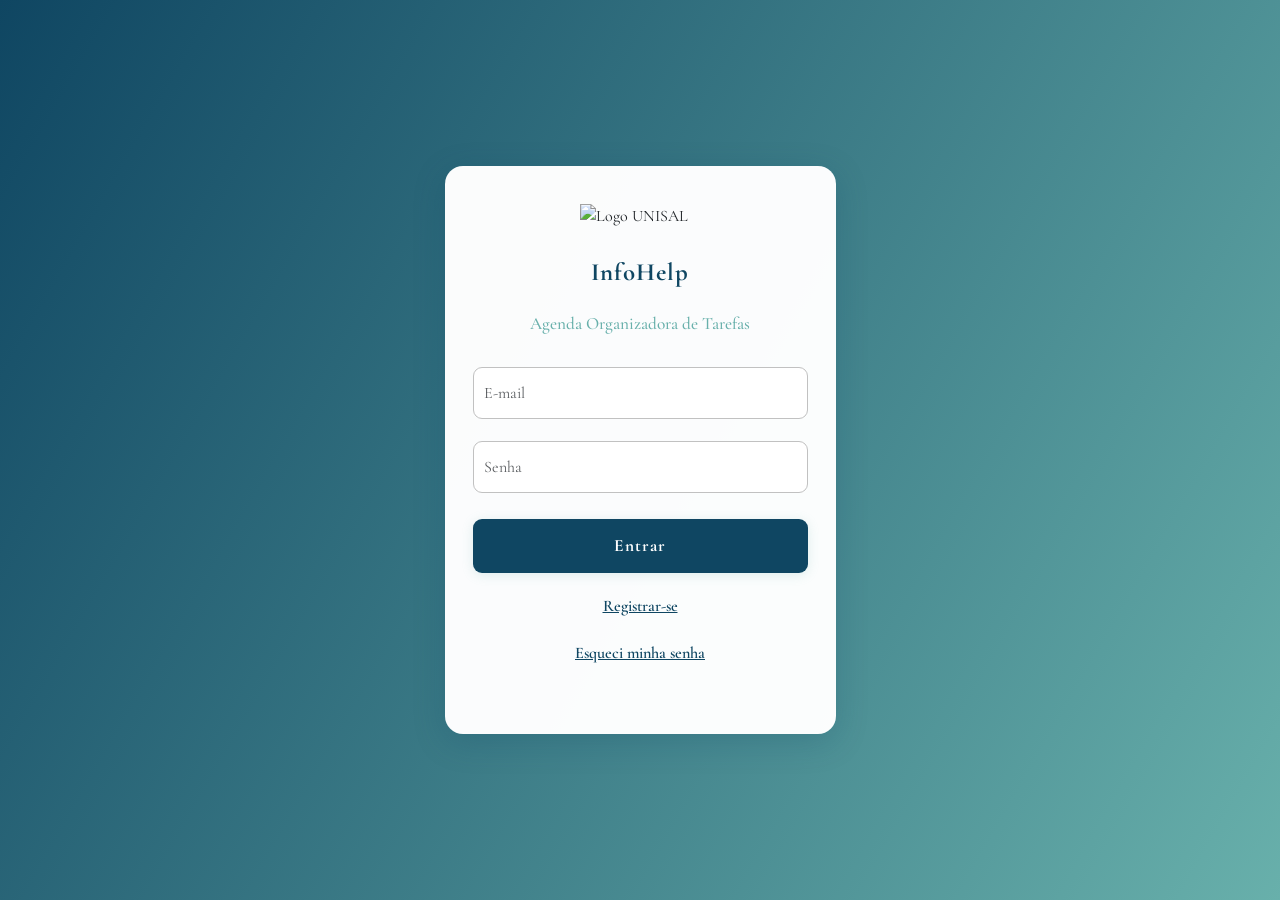
==== Programacao_front-end/admin.html @ 49fdd51d "feat: adiciona administração e área profissional com autenticação por role" ====
<!DOCTYPE html>
<html lang="pt-BR">
<head>
    <meta charset="UTF-8">
    <meta name="viewport" content="width=device-width, initial-scale=1.0">
    <meta name="referrer" content="no-referrer">
    <title>Área Administrativa — InfoHelp</title>
    <link href="https://fonts.googleapis.com/css2?family=Inter:wght@400;500;600;700;800&display=swap" rel="stylesheet">
    <link rel="stylesheet" href="https://cdnjs.cloudflare.com/ajax/libs/font-awesome/6.5.0/css/all.min.css">
    <link href="https://cdn.jsdelivr.net/npm/bootstrap@5.3.8/dist/css/bootstrap.min.css" rel="stylesheet" integrity="sha384-sRIl4kxILFvY47J16cr9ZwB07vP4J8+LH7qKQnuqkuIAvNWLzeN8tE5YBujZqJLB" crossorigin="anonymous">
    <link rel="stylesheet" href="./static/css/style.css">
    <link rel="stylesheet" href="./static/css/profissional.css">
    <link rel="stylesheet" href="./static/css/admin.css">
    <script src="./static/js/admin.js" defer></script>
</head>
<body>
    <a class="skip-link" href="#adminContent">Pular para o conteúdo</a>
    <div id="adminAccess" class="access-state card p-4" role="status">
        <h1 class="section-title">Área Administrativa</h1>
        <p id="adminAccessMessage">Verificando seu acesso…</p>
        <div class="d-flex gap-2 flex-wrap">
            <button id="retryAdmin" class="btn primary-btn" hidden>Tentar novamente</button>
            <a class="btn ghost-btn" href="index.html">Voltar à agenda</a>
        </div>
    </div>
    <div id="adminApp" class="professional-app admin-app" hidden>
        <aside class="professional-sidebar">
            <a class="brand" href="index.html"><i class="fa-solid fa-leaf" aria-hidden="true"></i> InfoHelp</a>
            <div class="sidebar-heading">ADMINISTRAÇÃO</div>
            <button id="adminMenuToggle" class="btn ghost-btn mobile-menu" aria-expanded="false" aria-controls="adminNav"><i class="fa-solid fa-bars" aria-hidden="true"></i> Menu</button>
            <nav id="adminNav" aria-label="Navegação administrativa">
                <a href="#dashboard" data-admin-page="dashboard"><i class="fa-solid fa-chart-line" aria-hidden="true"></i> Dashboard</a>
                <a href="#usuarios" data-admin-page="usuarios"><i class="fa-solid fa-users" aria-hidden="true"></i> Usuários</a>
                <a href="#psicologos" data-admin-page="psicologos"><i class="fa-solid fa-user-doctor" aria-hidden="true"></i> Psicólogos</a>
                <a href="#vinculos" data-admin-page="vinculos"><i class="fa-solid fa-link" aria-hidden="true"></i> Vínculos</a>
                <a href="#perfil" data-admin-page="perfil"><i class="fa-regular fa-user" aria-hidden="true"></i> Perfil</a>
            </nav>
            <div class="sidebar-footer">
                <p class="helper-text">Ações sensíveis são registradas na auditoria.</p>
                <button id="adminLogout" class="btn logout-btn w-100"><i class="fa-solid fa-arrow-right-from-bracket" aria-hidden="true"></i> Sair</button>
            </div>
        </aside>
        <main id="adminContent" class="professional-main" tabindex="-1">
            <header class="professional-header">
                <div><p class="eyebrow">GESTÃO DA PLATAFORMA</p><h1 id="adminTitle">Dashboard</h1><p id="adminDescription" class="subtitle"></p></div>
                <button id="refreshAdmin" class="btn ghost-btn"><i class="fa-solid fa-rotate-right" aria-hidden="true"></i> Atualizar</button>
            </header>
            <p id="adminFeedback" role="status" aria-live="polite"></p>
            <section id="adminPage" aria-busy="false"></section>
            <p class="privacy-note"><i class="fa-solid fa-shield-halved" aria-hidden="true"></i> Permissões e vínculos são validados pelo servidor em cada operação.</p>
        </main>
    </div>

    <dialog id="adminDetailDialog" aria-labelledby="adminDialogTitle">
        <div class="dialog-heading"><h2 id="adminDialogTitle" class="section-title">Detalhes</h2><button id="closeAdminDialog" class="btn ghost-btn">Fechar</button></div>
        <p id="adminDialogFeedback" role="status" aria-live="polite"></p>
        <div id="adminDialogBody"></div>
    </dialog>
    <dialog id="confirmDialog" aria-labelledby="confirmTitle">
        <h2 id="confirmTitle" class="section-title"></h2>
        <p id="confirmMessage"></p>
        <div class="d-flex justify-content-end gap-2"><button id="cancelConfirm" class="btn ghost-btn">Cancelar</button><button id="acceptConfirm" class="btn danger-action">Confirmar</button></div>
    </dialog>
</body>
</html>
---- Programacao_front-end/static/css/style.css ----
body {
    font-family: 'Inter', system-ui, -apple-system, sans-serif;
    background: linear-gradient(180deg, #f7f9fc 0%, #eef2f7 100%);
    color: #1f2d3d;
    transition: background 0.3s ease;
}

.top-actions,
.layout {
    width: min(1100px, 100%);
}

.btn {
    --bs-btn-hover-bg: var(--bs-btn-bg);
    --bs-btn-hover-color: var(--bs-btn-color);
    --bs-btn-hover-border-color: var(--bs-btn-border-color);
    --bs-btn-active-bg: var(--bs-btn-hover-bg);
    --bs-btn-active-color: var(--bs-btn-hover-color);
    --bs-btn-active-border-color: var(--bs-btn-hover-border-color);
    --bs-btn-padding-y: 12px;
    --bs-btn-padding-x: 12px;
    --bs-btn-border-radius: 12px;
    --bs-btn-font-weight: 600;
    transition: transform 0.1s ease, box-shadow 0.2s ease, background-color 0.2s ease;
}

.logout-btn,
.ghost-btn {
    --bs-btn-padding-x: 18px;
    --bs-btn-font-size: 0.98rem;
    box-shadow: 0 6px 18px #0f466214;
}

.logout-btn,
.primary-btn {
    --bs-btn-color: #fff;
    --bs-btn-border-color: transparent;
}

.logout-btn {
    background: linear-gradient(135deg, #b52e46, #9a2036);
}

.ghost-btn {
    --bs-btn-bg: #edf3ff;
    --bs-btn-color: #0f4662;
    --bs-btn-border-color: #cfd9f1;
}

.logout-btn:hover,
.ghost-btn:hover,
.primary-btn:hover,
.delete-btn:hover,
.check-btn:hover {
    transform: translateY(-1px);
    box-shadow: 0 10px 26px #0f466220;
}

.btn:focus-visible,
.form-control:focus-visible {
    outline: 3px solid #74c0c8;
    outline-offset: 2px;
}

.logo-container {
    margin: 10px 0 6px;
}

.logo-container img {
    max-width: 180px;
    filter: drop-shadow(0 6px 14px #0f466215);
}

.section-header h1 {
    font-size: 1.65rem;
    color: #10344a;
}

.subtitle,
.progress-caption {
    color: #4a6072;
}

.card {
    --bs-card-border-radius: 8px;
    --bs-card-border-color: #e2e8f0;
    box-shadow: 0 12px 30px #0f466214;
}

.section-title {
    color: #10344a;
    font-size: 1.1rem;
}

.helper-text {
    color: #5c7083;
    font-size: 0.95rem;
}

.form-control {
    padding: 14px 12px;
    border-color: #d9e2ec;
    border-radius: 12px;
    background: #f9fbfd;
    color: #1f2d3d;
}

.form-control::placeholder {
    color: #94a3b8;
}

.form-label {
    color: #10344a;
    font-size: 0.96rem;
}

.primary-btn {
    --bs-btn-bg: #0f4662;
    background-image: linear-gradient(135deg, #0f8b8d, #0f4662);
}

.status-message {
    min-height: 22px;
    color: #0f4662;
    font-size: 0.95rem;
    transition: opacity 0.25s ease, transform 0.25s ease;
}

.status-message.hide {
    opacity: 0;
    transform: translateY(-4px);
}

.task-list-container {
    max-height: 420px;
    border: 1px solid #e6edf5;
    border-radius: 14px;
    background-color: #fdfefe;
    scrollbar-gutter: stable;
}

.task-item {
    background-color: #fff;
    margin-bottom: 10px;
    border: 1px solid #e6edf5;
    border-radius: 12px;
    box-shadow: 0 6px 16px #0f466210;
    transition: background-color 0.2s ease, transform 0.12s ease, border-color 0.2s ease;
}

.task-item:hover {
    transform: translateY(-1px);
    border-color: #c7d7eb;
}

.task-details {
    min-width: 0;
    overflow-wrap: anywhere;
}

.task-details span:first-child {
    color: #10344a;
}

.time {
    font-size: 0.96rem;
    color: #0f7a8c;
}

.task-actions .btn {
    --bs-btn-border-radius: 10px;
    --bs-btn-font-size: 0.97rem;
}

.delete-btn {
    --bs-btn-bg: #ffe8ec;
    --bs-btn-color: #9a2036;
    --bs-btn-border-color: #f4c7d0;
    min-width: 110px;
}

.check-btn {
    --bs-btn-bg: #e6f5f4;
    --bs-btn-color: #0f7a8c;
    --bs-btn-border-color: #c5e7e5;
    min-width: 120px;
}

.progress-container {
    --bs-progress-height: 46px;
    --bs-progress-bg: #fff;
    --bs-progress-border-radius: 26px;
    margin: 20px 0 10px;
    box-shadow: 0 10px 30px #0f466214;
    border: 1px solid #e2e8f0;
}

.progress-bar {
    background: linear-gradient(90deg, #6fd0b5 0%, #0f7a8c 50%, #0f4662 100%);
    border-radius: inherit;
    width: 0;
    transition: width 0.5s cubic-bezier(.68,-0.55,.27,1.55);
}

.progress-text {
    font-size: 0.95rem;
    color: #0f7a8c;
}

.progress-bar span {
    padding-right: 18px;
    font-size: 1rem;
}

.progress-caption {
    margin-top: 6px;
}

.icon-btn {
    --bs-btn-bg: #f6fafc;
    --bs-btn-color: #0f4662;
    --bs-btn-border-color: #d7e3ee;
    --bs-btn-hover-bg: #e9f5f5;
    width: 44px;
    height: 44px;
}

.icon-btn:hover {
    transform: translateY(-1px);
}

.metric-card,
.chart-panel {
    --bs-card-border-color: #e3ebf3;
    padding: 12px;
    box-shadow: none;
}

.metric-card {
    --bs-card-bg: #f9fbfd;
    min-height: 102px;
}

.metric-card span {
    color: #5c7083;
    font-size: 0.86rem;
    font-weight: 700;
    text-transform: uppercase;
}

.metric-card strong {
    color: #10344a;
    font-size: 1.6rem;
    line-height: 1;
}

.metric-card.highlight {
    --bs-card-bg: #e8f8f6;
    --bs-card-border-color: #bce5de;
}

.chart-panel {
    min-height: 318px;
}

.chart-heading span {
    color: #10344a;
    font-weight: 800;
}

.chart-heading small {
    color: #60778a;
    font-weight: 700;
    text-align: right;
}

.chart-heading.flex-column small {
    text-align: left;
    font-size: 0.85rem;
}

.chart-panel canvas {
    height: 220px;
    margin-top: 10px;
}

.congrats-message {
    background-color: rgba(15, 70, 98, 0.92);
    color: white;
    padding: 24px 40px;
    border-radius: 14px;
    font-size: 1.3rem;
    display: none;
    z-index: 100;
    box-shadow: 0 16px 36px #0f466230;
}

#fireworksCanvas {
    pointer-events: none;
    z-index: 99;
}

.fade-in {
    animation: fadeIn 0.25s ease;
}

.pulse-success {
    animation: pulse 0.6s ease;
    background: #e8f8f6;
}

.task-done {
    background: #ecf8f0;
    opacity: 0.85;
    border-color: #bfe3c8;
}

.task-done .task-details span:first-child {
    text-decoration: line-through;
    color: #5a6b75;
}

body.focus-mode {
    background: #f7f9fc;
}

body.focus-mode .logo-container,
body.focus-mode canvas,
body.focus-mode .congrats-message {
    display: none !important;
}

body.focus-mode .card,
body.focus-mode .progress-container,
body.focus-mode .task-list-container {
    box-shadow: none;
    border-color: #dbe6f4;
}

@keyframes fadeIn {
    from { opacity: 0; transform: translateY(4px); }
    to { opacity: 1; transform: translateY(0); }
}

@keyframes pulse {
    0% { box-shadow: 0 0 0 0 rgba(15, 122, 140, 0.3); }
    70% { box-shadow: 0 0 0 12px rgba(15, 122, 140, 0); }
    100% { box-shadow: 0 0 0 0 rgba(15, 122, 140, 0); }
}
---- Programacao_front-end/static/css/profissional.css ----
[hidden] { display: none !important; }
.professional-app { display: grid; grid-template-columns: 246px minmax(0, 1fr); min-height: 100dvh; }
.professional-sidebar { padding: 32px 20px; background: #fff; border-right: 1px solid #dbe6ef; display: flex; flex-direction: column; gap: 28px; position: sticky; top: 0; height: 100dvh; }
.brand { color: #0f4662; font-weight: 800; font-size: 1.6rem; text-decoration: none; display: flex; gap: 12px; align-items: center; }
.brand i { color: #0f8b8d; }
.sidebar-heading, .eyebrow { font-size: .72rem; letter-spacing: .08em; color: #5c7083; font-weight: 700; }
.sidebar-heading { margin-bottom: -14px; }
.professional-sidebar nav { display: flex; flex-direction: column; gap: 8px; }
.professional-sidebar nav a { display: flex; align-items: center; gap: 12px; padding: 13px 12px; border-radius: 8px; color: #4a6072; text-decoration: none; font-weight: 600; font-size: .94rem; }
.professional-sidebar nav a i { width: 20px; text-align: center; }
.professional-sidebar nav a:hover { background: #f4f7fb; }
.professional-sidebar nav a[aria-current="page"] { color: #0f4662; background: #e8f8f6; box-shadow: inset 3px 0 #0f8b8d; }
.sidebar-footer { margin-top: auto; }
.sidebar-footer p { font-size: .82rem; line-height: 1.8; }
.professional-main { width: 100%; max-width: 1500px; padding: 40px clamp(16px, 4vw, 56px); min-width: 0; }
.professional-header { display: flex; align-items: center; justify-content: space-between; gap: 20px; margin-bottom: 24px; }
.professional-header h1 { font-size: clamp(1.5rem, 2.3vw, 2rem); color: #10344a; font-weight: 700; overflow-wrap: anywhere; }
.professional-header .subtitle { margin: 8px 0 0; }
.professional-header > .btn { flex-shrink: 0; }
.metric-grid { display: grid; grid-template-columns: repeat(4, minmax(0, 1fr)); gap: 16px; margin-bottom: 28px; }
.professional-main .metric-card { padding: 20px; min-height: 138px; justify-content: space-between; }
.professional-main .metric-card span { text-transform: none; font-weight: 500; font-size: .9rem; }
.professional-main .metric-card strong { font-size: 2rem; }
.panel { padding: 24px; }
.panel-heading { display: flex; align-items: center; justify-content: space-between; gap: 16px; margin-bottom: 20px; }
.panel-heading h2 { margin: 0; }
.table-wrap { overflow-x: auto; }
.professional-table { width: 100%; border-collapse: collapse; font-size: .91rem; }
.professional-table th { color: #5c7083; font-size: .78rem; font-weight: 600; background: #f9fbfd; }
.professional-table th, .professional-table td { padding: 16px 12px; border-bottom: 1px solid #e2e8f0; text-align: left; }
.professional-table td { color: #10344a; }
.professional-table td:first-child { min-width: 140px; }
.professional-table .btn { --bs-btn-padding-y: 7px; --bs-btn-padding-x: 10px; font-size: .83rem; }
.status-badge { display: inline-block; padding: 5px 9px; border-radius: 6px; background: #edf3ff; color: #0f4662; font-size: .78rem; font-weight: 600; white-space: nowrap; }
.status-finalizada, .status-confirmada { background: #e8f8f6; color: #176557; }
.status-em_atendimento { background: #fff4db; color: #785700; }
.status-cancelada { background: #fff0f3; color: #9a2036; }
.empty-state { padding: 40px 16px; text-align: center; color: #5c7083; }
.empty-state i { display: block; color: #0f8b8d; font-size: 1.6rem; margin-bottom: 16px; }
.filter-bar { display: flex; gap: 12px; align-items: end; flex-wrap: wrap; margin-bottom: 20px; }
.filter-bar label { display: block; margin-bottom: 6px; }
.filter-bar input { max-width: 360px; }
.appointment-form { display: grid; grid-template-columns: repeat(2, minmax(0, 1fr)); gap: 16px; }
.appointment-form .wide { grid-column: 1 / -1; }
.appointment-form label { display: block; margin-bottom: 6px; }
.appointment-form input, .appointment-form select { width: 100%; }
.appointment-form .btn { justify-self: start; }
.profile-grid { display: grid; grid-template-columns: repeat(2, minmax(0, 1fr)); gap: 28px; margin: 0; }
.profile-grid dt { color: #5c7083; font-size: .85rem; font-weight: 500; margin-bottom: 6px; }
.profile-grid dd { color: #10344a; font-weight: 600; overflow-wrap: anywhere; margin: 0; }
.privacy-note { color: #5c7083; font-size: .8rem; margin-top: 26px; }
#feedback:empty { display: none; }
#feedback { padding: 12px 16px; border-radius: 8px; background: #edf3ff; color: #0f4662; }
#feedback.error { background: #fff0f3; color: #9a2036; }
.access-state { max-width: 560px; margin: 15vh auto; width: calc(100% - 32px); }
dialog { width: min(860px, calc(100% - 32px)); max-height: 85dvh; padding: 24px; border: 1px solid #dbe6ef; border-radius: 12px; color: #10344a; }
dialog::backdrop { background: #10344a80; }
.mobile-menu { display: none; }
.skip-link { position: fixed; left: 12px; top: -100px; z-index: 10; background: white; padding: 12px; }
.skip-link:focus { top: 12px; }
a:focus-visible, select:focus-visible { outline: 3px solid #74c0c8; outline-offset: 2px; }
@media (max-width: 1100px) { .metric-grid { grid-template-columns: repeat(2, minmax(0, 1fr)); } }
@media (max-width: 767px) {
    .professional-app { grid-template-columns: minmax(0, 1fr); }
    .professional-sidebar { position: static; height: auto; padding: 16px; display: grid; grid-template-columns: 1fr auto; gap: 12px; border-right: 0; border-bottom: 1px solid #dbe6ef; }
    .sidebar-heading, .sidebar-footer p { display: none; }
    .mobile-menu { display: block; }
    .professional-sidebar nav, .sidebar-footer { display: none; grid-column: 1 / -1; }
    .professional-sidebar.menu-open nav { display: flex; }
    .professional-sidebar.menu-open .sidebar-footer { display: block; }
    .professional-main { padding: 24px 16px; }
    .professional-header { align-items: start; flex-wrap: wrap; }
    .panel { padding: 16px; }
    .appointment-form, .profile-grid { grid-template-columns: 1fr; }
    .metric-grid { gap: 10px; }
    .professional-main .metric-card { padding: 16px; }
    .panel-heading { align-items: start; flex-wrap: wrap; }
}
@media (prefers-reduced-motion: reduce) { *, *::before, *::after { animation: none !important; transition: none !important; } }
---- Programacao_front-end/static/css/admin.css ----
.admin-app .professional-sidebar nav a[aria-current="page"] { background: #edf3ff; box-shadow: inset 3px 0 #0f4662; }
.admin-metrics { grid-template-columns: repeat(3, minmax(0, 1fr)); }
.admin-metrics .metric-card:nth-child(2) { --bs-card-bg: #e8f8f6; --bs-card-border-color: #bce5de; }
.admin-metrics .metric-card:nth-child(5) { --bs-card-bg: #fff0f3; --bs-card-border-color: #f4c7d0; }
.dialog-heading { display: flex; justify-content: space-between; align-items: start; gap: 16px; margin-bottom: 20px; }
.detail-grid { display: grid; grid-template-columns: repeat(2, minmax(0, 1fr)); gap: 18px; }
.detail-item small { display: block; color: #5c7083; margin-bottom: 4px; }
.detail-item strong { color: #10344a; overflow-wrap: anywhere; }
.admin-actions { display: flex; flex-wrap: wrap; gap: 10px; margin-top: 22px; padding-top: 20px; border-top: 1px solid #e2e8f0; }
.danger-action { --bs-btn-bg: #b52e46; --bs-btn-color: #fff; --bs-btn-border-color: #b52e46; }
.success-action { --bs-btn-bg: #0f7a8c; --bs-btn-color: #fff; --bs-btn-border-color: #0f7a8c; }
.pagination-bar { display: flex; justify-content: space-between; align-items: center; gap: 12px; margin-top: 18px; color: #5c7083; }
.audit-list { display: grid; gap: 10px; }
.audit-entry { border-left: 3px solid #0f8b8d; padding: 10px 12px; background: #f9fbfd; border-radius: 0 8px 8px 0; }
.audit-entry p { margin: 0; color: #10344a; }
.audit-entry small { color: #5c7083; }
.admin-form { padding: 18px; margin-top: 20px; background: #f9fbfd; border: 1px solid #e2e8f0; border-radius: 8px; }
.admin-form-grid { display: grid; grid-template-columns: repeat(2, minmax(0, 1fr)); gap: 12px; }
.admin-form label { display: block; margin-bottom: 5px; }
.inactive-row { opacity: .65; }
#adminFeedback:empty, #adminDialogFeedback:empty { display: none; }
#adminFeedback, #adminDialogFeedback { padding: 12px 16px; border-radius: 8px; background: #edf3ff; color: #0f4662; }
#adminFeedback.error, #adminDialogFeedback.error { background: #fff0f3; color: #9a2036; }
@media (max-width: 1000px) { .admin-metrics { grid-template-columns: repeat(2, minmax(0, 1fr)); } }
@media (max-width: 575px) {
    .admin-metrics, .detail-grid, .admin-form-grid { grid-template-columns: 1fr; }
    .pagination-bar { align-items: stretch; flex-direction: column; }
}
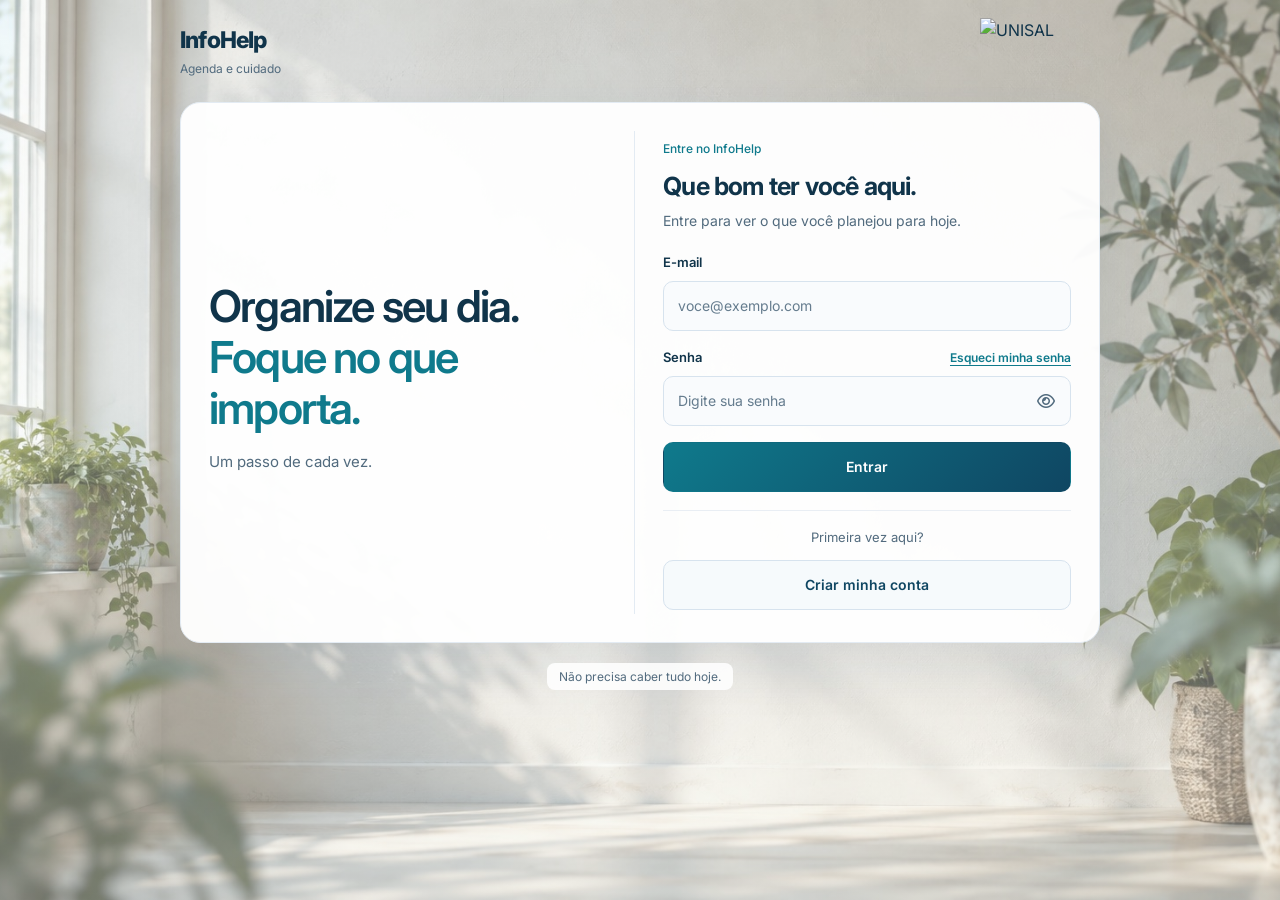
==== commit f1a9809f: "feat: libera visão global dos atendimentos para administradores" ====
--- a/Programacao_front-end/admin.html
+++ b/Programacao_front-end/admin.html
@@ -32,6 +32,7 @@
                 <a href="#dashboard" data-admin-page="dashboard"><i class="fa-solid fa-chart-line" aria-hidden="true"></i> Dashboard</a>
                 <a href="#usuarios" data-admin-page="usuarios"><i class="fa-solid fa-users" aria-hidden="true"></i> Usuários</a>
                 <a href="#psicologos" data-admin-page="psicologos"><i class="fa-solid fa-user-doctor" aria-hidden="true"></i> Psicólogos</a>
+                <a href="profissional.html"><i class="fa-regular fa-calendar" aria-hidden="true"></i> Todos os atendimentos</a>
                 <a href="#vinculos" data-admin-page="vinculos"><i class="fa-solid fa-link" aria-hidden="true"></i> Vínculos</a>
                 <a href="#perfil" data-admin-page="perfil"><i class="fa-regular fa-user" aria-hidden="true"></i> Perfil</a>
             </nav>
--- a/Programacao_front-end/static/css/style.css
+++ b/Programacao_front-end/static/css/style.css
@@ -8,6 +8,270 @@
 .top-actions,
 .layout {
     width: min(1100px, 100%);
+}
+
+.agenda-page {
+    padding: 24px clamp(16px, 2.5vw, 48px) 40px;
+}
+
+.agenda-page .layout {
+    width: 100%;
+}
+
+.app-header {
+    display: flex;
+    justify-content: space-between;
+    align-items: center;
+    gap: 20px;
+    margin-bottom: 28px;
+}
+
+.app-header .logo-container {
+    margin: 0;
+    flex-shrink: 0;
+    width: 140px;
+    height: 64px;
+    display: flex;
+    align-items: center;
+    overflow: hidden;
+}
+
+.app-header .logo-container img {
+    width: 140px;
+}
+
+.app-header .top-actions {
+    width: auto;
+}
+
+.app-tabs {
+    display: flex;
+    flex-wrap: wrap;
+    gap: 8px;
+    padding: 6px;
+    background: #e5edf4;
+    border-radius: 16px;
+    width: fit-content;
+    max-width: 100%;
+}
+
+.app-tab {
+    display: inline-flex;
+    align-items: center;
+    justify-content: center;
+    gap: 10px;
+    flex: 1 1 auto;
+    border: 0;
+    border-radius: 12px;
+    background: transparent;
+    color: #4a6072;
+    padding: 12px 20px;
+    font-weight: 700;
+}
+
+.app-tab[aria-selected="true"] {
+    background: #fff;
+    color: #0f4662;
+    box-shadow: 0 3px 10px #0f466214;
+}
+
+.app-tab:focus-visible,
+.form-select:focus-visible {
+    outline: 3px solid #74c0c8;
+    outline-offset: 2px;
+}
+
+.agenda-grid {
+    display: grid;
+    grid-template-columns: minmax(0, 2fr) minmax(0, 3fr);
+    gap: 20px;
+    align-items: start;
+}
+
+.agenda-grid > * {
+    min-width: 0;
+}
+
+.daily-progress,
+.dashboard-card {
+    grid-column: 1 / -1;
+}
+
+.daily-progress .progress-container {
+    --bs-progress-height: 30px;
+    margin: 12px 0 6px;
+}
+
+.agenda-page .chart-panel {
+    min-height: 280px;
+}
+
+.agenda-page .daily-tasks {
+    align-self: stretch;
+}
+
+.agenda-page .task-list-container {
+    flex: 1;
+    min-height: 220px;
+    max-height: 560px;
+}
+
+.task-empty-state {
+    padding: 40px 16px;
+    text-align: center;
+    color: #5c7083;
+}
+
+.helper-text.task-load-error {
+    color: #b52e46;
+}
+
+.agenda-page [hidden] {
+    display: none !important;
+}
+
+.task-empty-state i {
+    display: block;
+    margin-bottom: 12px;
+    font-size: 1.8rem;
+    color: #0f8b8d;
+}
+
+.clinic-search {
+    display: flex;
+    align-items: end;
+    flex-wrap: wrap;
+    gap: 12px;
+}
+
+.clinic-address-field {
+    flex: 1 1 280px;
+    min-width: 0;
+}
+
+.clinic-search .form-select {
+    padding: 14px 36px 14px 12px;
+    border-color: #d9e2ec;
+    border-radius: 12px;
+    color: #1f2d3d;
+    background-color: #f9fbfd;
+}
+
+.clinic-search .btn {
+    min-height: 54px;
+}
+
+.clinic-status {
+    padding: 12px 16px;
+    background: #e8f8f6;
+    color: #0f4662;
+    border-radius: 12px;
+    overflow-wrap: anywhere;
+}
+
+.clinic-status[data-tone="error"] {
+    background: #ffe8ec;
+    color: #9a2036;
+}
+
+.clinic-location-choices {
+    display: flex;
+    flex-wrap: wrap;
+    gap: 8px;
+}
+
+.clinic-location-choices .btn {
+    max-width: 100%;
+    overflow-wrap: anywhere;
+}
+
+.clinics-grid {
+    display: grid;
+    grid-template-columns: minmax(0, 2fr) minmax(280px, 1fr);
+    gap: 20px;
+}
+
+.clinics-map {
+    height: clamp(420px, 58vh, 720px);
+    border: 1px solid #d9e2ec;
+    border-radius: 16px;
+    background: #e5edf4;
+    z-index: 0;
+}
+
+.clinic-results {
+    min-width: 0;
+    max-height: clamp(420px, 58vh, 720px);
+    overflow-y: auto;
+    scrollbar-gutter: stable;
+}
+
+.clinic-item {
+    padding: 16px;
+    margin-bottom: 12px;
+    border: 1px solid #d9e2ec;
+    border-radius: 12px;
+    background: #f9fbfd;
+    overflow-wrap: anywhere;
+}
+
+.clinic-item h4 {
+    font-size: 1rem;
+    font-weight: 700;
+    color: #10344a;
+}
+
+.clinic-item .btn {
+    --bs-btn-padding-y: 8px;
+    --bs-btn-padding-x: 12px;
+    --bs-btn-font-size: 0.88rem;
+}
+
+.clinic-popup {
+    display: flex;
+    flex-direction: column;
+    gap: 8px;
+    overflow-wrap: anywhere;
+}
+
+[role="tabpanel"][hidden],
+.clinic-location-choices[hidden] {
+    display: none !important;
+}
+
+@media (max-width: 991.98px) {
+    .agenda-grid,
+    .clinics-grid {
+        grid-template-columns: minmax(0, 1fr);
+    }
+
+    .clinic-results {
+        max-height: none;
+    }
+}
+
+@media (max-width: 575.98px) {
+    .app-header {
+        flex-direction: column;
+        align-items: flex-start;
+        gap: 16px;
+    }
+
+    .app-header .top-actions {
+        justify-content: flex-start !important;
+    }
+
+    .app-tab {
+        padding: 12px;
+    }
+
+    .clinic-search > * {
+        width: 100%;
+    }
+
+    .clinics-map {
+        height: 380px;
+    }
 }
 
 .btn {
--- a/Programacao_front-end/static/css/profissional.css
+++ b/Programacao_front-end/static/css/profissional.css
@@ -12,13 +12,13 @@
 .professional-sidebar nav a[aria-current="page"] { color: #0f4662; background: #e8f8f6; box-shadow: inset 3px 0 #0f8b8d; }
 .sidebar-footer { margin-top: auto; }
 .sidebar-footer p { font-size: .82rem; line-height: 1.8; }
-.professional-main { width: 100%; max-width: 1500px; padding: 40px clamp(16px, 4vw, 56px); min-width: 0; }
+.professional-main { width: 100%; max-width: 1500px; padding: 32px clamp(16px, 3vw, 40px); min-width: 0; }
 .professional-header { display: flex; align-items: center; justify-content: space-between; gap: 20px; margin-bottom: 24px; }
 .professional-header h1 { font-size: clamp(1.5rem, 2.3vw, 2rem); color: #10344a; font-weight: 700; overflow-wrap: anywhere; }
 .professional-header .subtitle { margin: 8px 0 0; }
 .professional-header > .btn { flex-shrink: 0; }
 .metric-grid { display: grid; grid-template-columns: repeat(4, minmax(0, 1fr)); gap: 16px; margin-bottom: 28px; }
-.professional-main .metric-card { padding: 20px; min-height: 138px; justify-content: space-between; }
+.professional-main .metric-card { padding: 16px; min-height: 100px; justify-content: space-between; }
 .professional-main .metric-card span { text-transform: none; font-weight: 500; font-size: .9rem; }
 .professional-main .metric-card strong { font-size: 2rem; }
 .panel { padding: 24px; }
